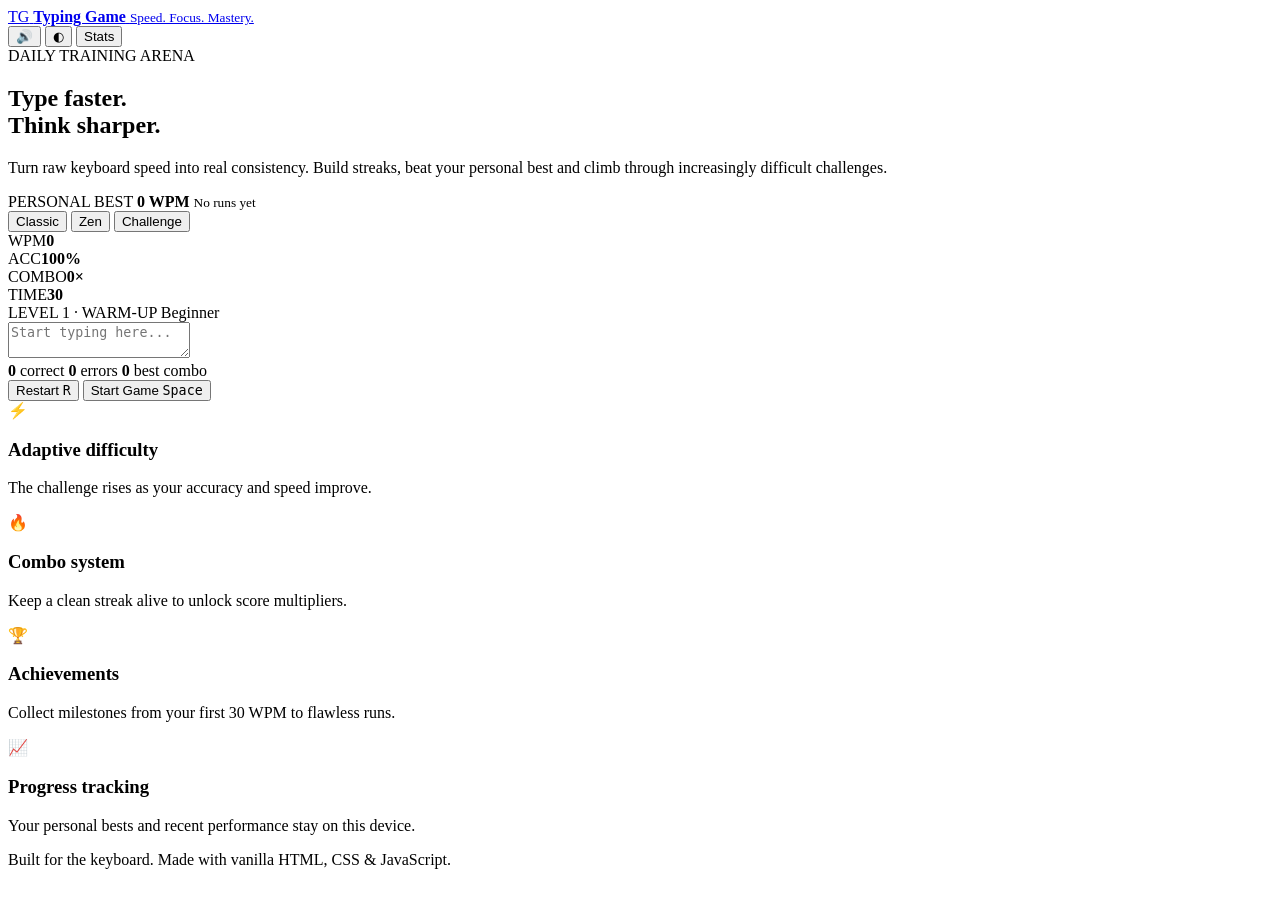
==== index.html @ c77a5db3 "Create Typing Game shell" ====
<!doctype html>
<html lang="en">
<head>
  <meta charset="UTF-8" />
  <meta name="viewport" content="width=device-width, initial-scale=1.0" />
  <meta name="theme-color" content="#0b1020" />
  <meta name="description" content="Typing Game — a fast, polished browser typing trainer with levels, combos, streaks, stats, achievements and local progress." />
  <title>Typing Game — Speed. Focus. Mastery.</title>
  <link rel="preconnect" href="https://fonts.googleapis.com">
  <link rel="preconnect" href="https://fonts.gstatic.com" crossorigin>
  <link href="https://fonts.googleapis.com/css2?family=Inter:wght@400;500;600;700;800&family=JetBrains+Mono:wght@500;600;700&display=swap" rel="stylesheet">
  <link rel="stylesheet" href="styles.css" />
</head>
<body>
  <div class="bg-grid" aria-hidden="true"></div>
  <header class="topbar">
    <a class="brand" href="#" aria-label="Typing Game home">
      <span class="brand-mark">TG</span>
      <span>
        <strong>Typing Game</strong>
        <small>Speed. Focus. Mastery.</small>
      </span>
    </a>
    <div class="top-actions">
      <button class="icon-btn" id="soundToggle" type="button" aria-label="Toggle sound">🔊</button>
      <button class="icon-btn" id="themeToggle" type="button" aria-label="Toggle theme">◐</button>
      <button class="ghost-btn" id="statsOpen" type="button">Stats</button>
    </div>
  </header>

  <main class="shell">
    <section class="hero">
      <div>
        <span class="eyebrow">DAILY TRAINING ARENA</span>
        <h1>Type faster.<br><span>Think sharper.</span></h1>
        <p>Turn raw keyboard speed into real consistency. Build streaks, beat your personal best and climb through increasingly difficult challenges.</p>
      </div>
      <div class="hero-best">
        <span>PERSONAL BEST</span>
        <strong id="heroBest">0 WPM</strong>
        <small id="heroBestMeta">No runs yet</small>
      </div>
    </section>

    <section class="game-card" id="gameCard">
      <div class="mode-row" role="tablist" aria-label="Game mode">
        <button class="mode-btn active" data-mode="classic" role="tab">Classic</button>
        <button class="mode-btn" data-mode="zen" role="tab">Zen</button>
        <button class="mode-btn" data-mode="challenge" role="tab">Challenge</button>
      </div>

      <div class="game-head">
        <div class="stat-block"><span>WPM</span><strong id="wpm">0</strong></div>
        <div class="stat-block"><span>ACC</span><strong id="accuracy">100%</strong></div>
        <div class="stat-block"><span>COMBO</span><strong id="combo">0×</strong></div>
        <div class="stat-block timer"><span id="timerLabel">TIME</span><strong id="timer">30</strong></div>
      </div>

      <div class="progress-track"><span id="progressBar"></span></div>

      <div class="prompt-wrap">
        <div class="prompt-meta">
          <span id="levelLabel">LEVEL 1 · WARM-UP</span>
          <span id="difficultyLabel">Beginner</span>
        </div>
        <div id="prompt" class="prompt" aria-live="polite"></div>
      </div>

      <label class="typing-shell" for="typingInput">
        <span class="typing-caret"></span>
        <textarea id="typingInput" rows="2" spellcheck="false" autocomplete="off" autocapitalize="off" autocorrect="off" placeholder="Start typing here..."></textarea>
      </label>

      <div class="game-footer">
        <div class="micro-stats">
          <span><b id="correctChars">0</b> correct</span>
          <span><b id="errors">0</b> errors</span>
          <span><b id="bestCombo">0</b> best combo</span>
        </div>
        <div class="controls">
          <button class="secondary-btn" id="restartBtn" type="button">Restart <kbd>R</kbd></button>
          <button class="primary-btn" id="startBtn" type="button">Start Game <kbd>Space</kbd></button>
        </div>
      </div>
    </section>

    <section class="feature-grid">
      <article class="feature-card accent-a"><span class="feature-icon">⚡</span><h3>Adaptive difficulty</h3><p>The challenge rises as your accuracy and speed improve.</p></article>
      <article class="feature-card accent-b"><span class="feature-icon">🔥</span><h3>Combo system</h3><p>Keep a clean streak alive to unlock score multipliers.</p></article>
      <article class="feature-card accent-c"><span class="feature-icon">🏆</span><h3>Achievements</h3><p>Collect milestones from your first 30 WPM to flawless runs.</p></article>
      <article class="feature-card accent-d"><span class="feature-icon">📈</span><h3>Progress tracking</h3><p>Your personal bests and recent performance stay on this device.</p></article>
    </section>
  </main>

  <dialog id="statsDialog" class="dialog">
    <div class="dialog-head"><div><span class="eyebrow">PLAYER PROFILE</span><h2>Your typing stats</h2></div><button class="icon-btn" id="statsClose" type="button">✕</button></div>
    <div class="stats-grid">
      <div><span>Best WPM</span><strong id="dialogBestWpm">0</strong></div>
      <div><span>Best Accuracy</span><strong id="dialogBestAcc">0%</strong></div>
      <div><span>Total Runs</span><strong id="dialogRuns">0</strong></div>
      <div><span>Total Characters</span><strong id="dialogChars">0</strong></div>
    </div>
    <div class="achievement-panel"><div class="panel-title"><span>Achievements</span><span id="achievementCount">0/8</span></div><div id="achievements" class="achievements"></div></div>
    <div class="dialog-actions"><button class="secondary-btn" id="resetStats" type="button">Reset Progress</button></div>
  </dialog>

  <div id="toast" class="toast" role="status" aria-live="polite"></div>
  <footer class="site-footer">Built for the keyboard. <span>Made with vanilla HTML, CSS & JavaScript.</span></footer>
  <script src="app.js" defer></script>
</body>
</html>
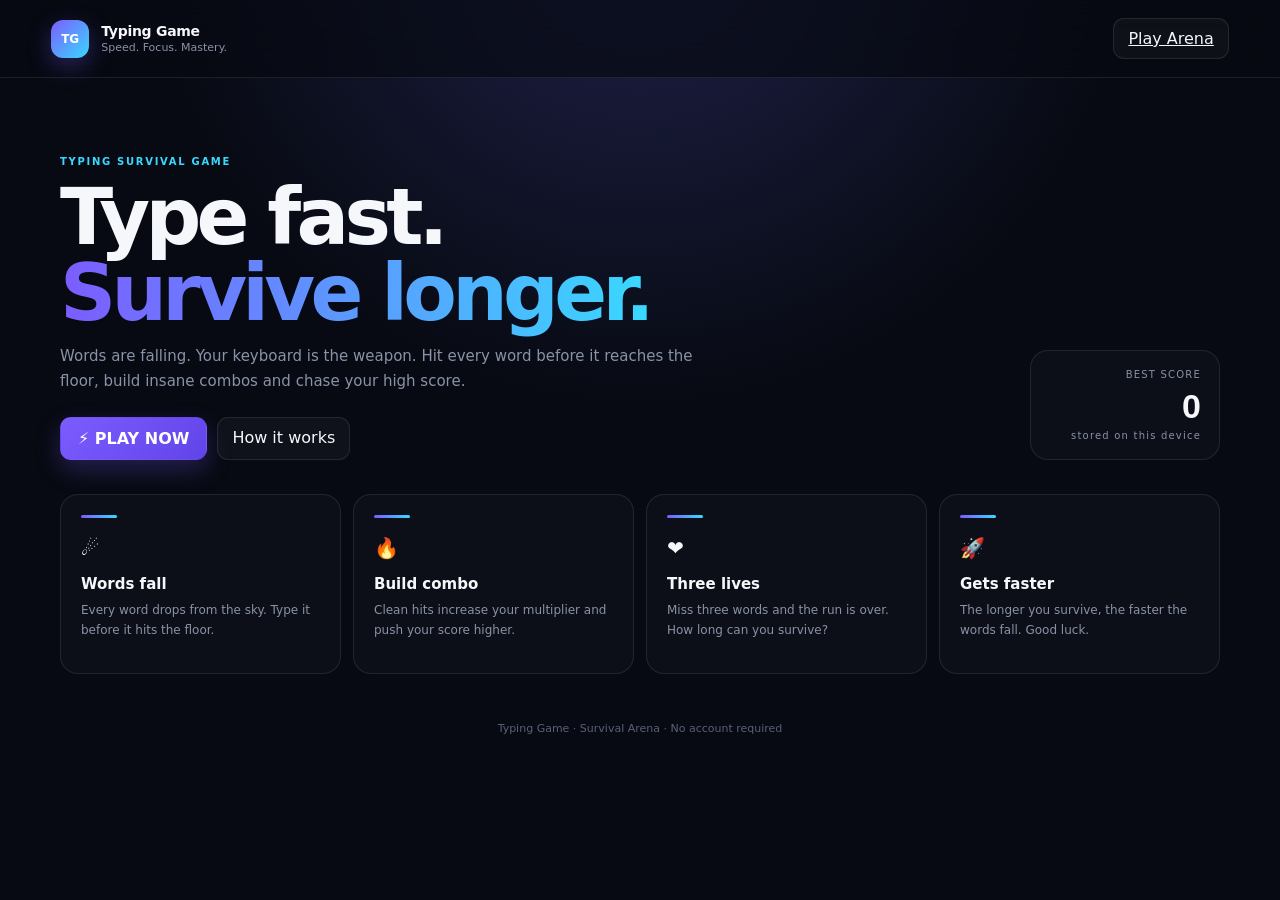
==== commit 9e4788a7: "Make arena the main playable game" ====
--- a/index.html
+++ b/index.html
@@ -1,111 +1 @@
-<!doctype html>
-<html lang="en">
-<head>
-  <meta charset="UTF-8" />
-  <meta name="viewport" content="width=device-width, initial-scale=1.0" />
-  <meta name="theme-color" content="#0b1020" />
-  <meta name="description" content="Typing Game — a fast, polished browser typing trainer with levels, combos, streaks, stats, achievements and local progress." />
-  <title>Typing Game — Speed. Focus. Mastery.</title>
-  <link rel="preconnect" href="https://fonts.googleapis.com">
-  <link rel="preconnect" href="https://fonts.gstatic.com" crossorigin>
-  <link href="https://fonts.googleapis.com/css2?family=Inter:wght@400;500;600;700;800&family=JetBrains+Mono:wght@500;600;700&display=swap" rel="stylesheet">
-  <link rel="stylesheet" href="styles.css" />
-</head>
-<body>
-  <div class="bg-grid" aria-hidden="true"></div>
-  <header class="topbar">
-    <a class="brand" href="#" aria-label="Typing Game home">
-      <span class="brand-mark">TG</span>
-      <span>
-        <strong>Typing Game</strong>
-        <small>Speed. Focus. Mastery.</small>
-      </span>
-    </a>
-    <div class="top-actions">
-      <button class="icon-btn" id="soundToggle" type="button" aria-label="Toggle sound">🔊</button>
-      <button class="icon-btn" id="themeToggle" type="button" aria-label="Toggle theme">◐</button>
-      <button class="ghost-btn" id="statsOpen" type="button">Stats</button>
-    </div>
-  </header>
-
-  <main class="shell">
-    <section class="hero">
-      <div>
-        <span class="eyebrow">DAILY TRAINING ARENA</span>
-        <h1>Type faster.<br><span>Think sharper.</span></h1>
-        <p>Turn raw keyboard speed into real consistency. Build streaks, beat your personal best and climb through increasingly difficult challenges.</p>
-      </div>
-      <div class="hero-best">
-        <span>PERSONAL BEST</span>
-        <strong id="heroBest">0 WPM</strong>
-        <small id="heroBestMeta">No runs yet</small>
-      </div>
-    </section>
-
-    <section class="game-card" id="gameCard">
-      <div class="mode-row" role="tablist" aria-label="Game mode">
-        <button class="mode-btn active" data-mode="classic" role="tab">Classic</button>
-        <button class="mode-btn" data-mode="zen" role="tab">Zen</button>
-        <button class="mode-btn" data-mode="challenge" role="tab">Challenge</button>
-      </div>
-
-      <div class="game-head">
-        <div class="stat-block"><span>WPM</span><strong id="wpm">0</strong></div>
-        <div class="stat-block"><span>ACC</span><strong id="accuracy">100%</strong></div>
-        <div class="stat-block"><span>COMBO</span><strong id="combo">0×</strong></div>
-        <div class="stat-block timer"><span id="timerLabel">TIME</span><strong id="timer">30</strong></div>
-      </div>
-
-      <div class="progress-track"><span id="progressBar"></span></div>
-
-      <div class="prompt-wrap">
-        <div class="prompt-meta">
-          <span id="levelLabel">LEVEL 1 · WARM-UP</span>
-          <span id="difficultyLabel">Beginner</span>
-        </div>
-        <div id="prompt" class="prompt" aria-live="polite"></div>
-      </div>
-
-      <label class="typing-shell" for="typingInput">
-        <span class="typing-caret"></span>
-        <textarea id="typingInput" rows="2" spellcheck="false" autocomplete="off" autocapitalize="off" autocorrect="off" placeholder="Start typing here..."></textarea>
-      </label>
-
-      <div class="game-footer">
-        <div class="micro-stats">
-          <span><b id="correctChars">0</b> correct</span>
-          <span><b id="errors">0</b> errors</span>
-          <span><b id="bestCombo">0</b> best combo</span>
-        </div>
-        <div class="controls">
-          <button class="secondary-btn" id="restartBtn" type="button">Restart <kbd>R</kbd></button>
-          <button class="primary-btn" id="startBtn" type="button">Start Game <kbd>Space</kbd></button>
-        </div>
-      </div>
-    </section>
-
-    <section class="feature-grid">
-      <article class="feature-card accent-a"><span class="feature-icon">⚡</span><h3>Adaptive difficulty</h3><p>The challenge rises as your accuracy and speed improve.</p></article>
-      <article class="feature-card accent-b"><span class="feature-icon">🔥</span><h3>Combo system</h3><p>Keep a clean streak alive to unlock score multipliers.</p></article>
-      <article class="feature-card accent-c"><span class="feature-icon">🏆</span><h3>Achievements</h3><p>Collect milestones from your first 30 WPM to flawless runs.</p></article>
-      <article class="feature-card accent-d"><span class="feature-icon">📈</span><h3>Progress tracking</h3><p>Your personal bests and recent performance stay on this device.</p></article>
-    </section>
-  </main>
-
-  <dialog id="statsDialog" class="dialog">
-    <div class="dialog-head"><div><span class="eyebrow">PLAYER PROFILE</span><h2>Your typing stats</h2></div><button class="icon-btn" id="statsClose" type="button">✕</button></div>
-    <div class="stats-grid">
-      <div><span>Best WPM</span><strong id="dialogBestWpm">0</strong></div>
-      <div><span>Best Accuracy</span><strong id="dialogBestAcc">0%</strong></div>
-      <div><span>Total Runs</span><strong id="dialogRuns">0</strong></div>
-      <div><span>Total Characters</span><strong id="dialogChars">0</strong></div>
-    </div>
-    <div class="achievement-panel"><div class="panel-title"><span>Achievements</span><span id="achievementCount">0/8</span></div><div id="achievements" class="achievements"></div></div>
-    <div class="dialog-actions"><button class="secondary-btn" id="resetStats" type="button">Reset Progress</button></div>
-  </dialog>
-
-  <div id="toast" class="toast" role="status" aria-live="polite"></div>
-  <footer class="site-footer">Built for the keyboard. <span>Made with vanilla HTML, CSS & JavaScript.</span></footer>
-  <script src="app.js" defer></script>
-</body>
-</html>
+<!doctype html><html lang="en"><head><meta charset="UTF-8"><meta name="viewport" content="width=device-width,initial-scale=1"><meta name="description" content="Typing Game — fast survival typing arena."><title>Typing Game — Survival Arena</title><link rel="stylesheet" href="styles.css"></head><body><header class="topbar"><a class="brand" href="game.html"><span class="brand-mark">TG</span><span><strong>Typing Game</strong><small>Speed. Focus. Mastery.</small></span></a><div class="top-actions"><a class="ghost-btn" href="game.html">Play Arena</a></div></header><main class="shell"><section class="hero"><div><span class="eyebrow">TYPING SURVIVAL GAME</span><h1>Type fast.<br><span>Survive longer.</span></h1><p>Words are falling. Your keyboard is the weapon. Hit every word before it reaches the floor, build insane combos and chase your high score.</p><div style="display:flex;gap:10px;margin-top:24px;flex-wrap:wrap"><a class="primary-btn" href="game.html" style="text-decoration:none;color:#fff">⚡ PLAY NOW</a><a class="secondary-btn" href="#how" style="text-decoration:none">How it works</a></div></div><div class="hero-best"><span>BEST SCORE</span><strong id="best">0</strong><small>stored on this device</small></div></section><section id="how" class="feature-grid"><article class="feature-card accent-a"><span class="feature-icon">☄️</span><h3>Words fall</h3><p>Every word drops from the sky. Type it before it hits the floor.</p></article><article class="feature-card accent-b"><span class="feature-icon">🔥</span><h3>Build combo</h3><p>Clean hits increase your multiplier and push your score higher.</p></article><article class="feature-card accent-c"><span class="feature-icon">❤️</span><h3>Three lives</h3><p>Miss three words and the run is over. How long can you survive?</p></article><article class="feature-card accent-d"><span class="feature-icon">🚀</span><h3>Gets faster</h3><p>The longer you survive, the faster the words fall. Good luck.</p></article></section></main><footer class="site-footer">Typing Game · Survival Arena · No account required</footer><script>document.getElementById('best').textContent=localStorage.getItem('tg-arena-best')||0;</script></body></html>
--- a/styles.css
+++ b/styles.css
@@ -0,0 +1,7 @@
+:root { --bg:#070a12; --panel:rgba(14,18,31,.86); --panel-2:#111728; --line:rgba(255,255,255,.09); --text:#f5f7fb; --muted:#8992a7; --muted-2:#596177; --accent:#7c5cff; --accent-2:#39d9ff; --good:#56e39f; --bad:#ff6b7d; --shadow:0 24px 70px rgba(0,0,0,.35); }
+:root.light { --bg:#eef1f7; --panel:rgba(255,255,255,.86); --panel-2:#fff; --line:rgba(20,28,48,.10); --text:#141a27; --muted:#667084; --muted-2:#98a1b2; --shadow:0 24px 70px rgba(35,47,80,.12); }
+*{box-sizing:border-box} html{scroll-behavior:smooth} body{margin:0;min-height:100vh;font-family:Inter,system-ui,sans-serif;color:var(--text);background:radial-gradient(circle at 50% -10%,#20224b 0,var(--bg) 42%)} button,textarea{font:inherit}button{cursor:pointer}.bg-grid{position:fixed;inset:0;pointer-events:none;opacity:.22;background-image:linear-gradient(rgba(255,255,255,.035) 1px,transparent 1px),linear-gradient(90deg,rgba(255,255,255,.035) 1px,transparent 1px);background-size:48px 48px;mask-image:linear-gradient(to bottom,black,transparent 86%)}
+.topbar{position:sticky;top:0;z-index:10;display:flex;align-items:center;justify-content:space-between;padding:18px clamp(18px,4vw,56px);background:rgba(7,10,18,.66);backdrop-filter:blur(18px);border-bottom:1px solid var(--line)}.brand{display:flex;gap:12px;align-items:center;color:var(--text);text-decoration:none}.brand-mark{display:grid;place-items:center;width:38px;height:38px;border-radius:12px;font-weight:800;font-size:12px;background:linear-gradient(135deg,var(--accent),var(--accent-2));color:#fff;box-shadow:0 8px 24px rgba(124,92,255,.32)}.brand strong{display:block;font-size:14px;letter-spacing:-.02em}.brand small{display:block;color:var(--muted);font-size:11px;margin-top:2px}.top-actions{display:flex;gap:8px;align-items:center}.icon-btn,.ghost-btn,.secondary-btn,.primary-btn{border:1px solid var(--line);color:var(--text);background:rgba(255,255,255,.035);border-radius:11px;transition:.18s ease}.icon-btn{width:38px;height:38px;display:grid;place-items:center;font-size:15px}.ghost-btn,.secondary-btn{padding:10px 14px}.primary-btn{padding:11px 17px;background:linear-gradient(135deg,var(--accent),#6144e8);border-color:transparent;font-weight:700;box-shadow:0 10px 24px rgba(124,92,255,.26)}button:hover{transform:translateY(-1px)}button:active{transform:translateY(0)}
+.shell{width:min(1160px,calc(100% - 32px));margin:0 auto;padding:72px 0 22px}.hero{display:flex;justify-content:space-between;gap:40px;align-items:flex-end;margin-bottom:34px}.eyebrow{display:inline-block;color:var(--accent-2);font-size:10px;font-weight:800;letter-spacing:.17em}.hero h1{margin:10px 0 12px;font-size:clamp(44px,7vw,78px);line-height:.98;letter-spacing:-.06em}.hero h1 span{color:transparent;background:linear-gradient(90deg,var(--accent),var(--accent-2));-webkit-background-clip:text;background-clip:text}.hero p{margin:0;max-width:640px;color:var(--muted);line-height:1.65;font-size:15px}.hero-best{min-width:190px;padding:18px;border:1px solid var(--line);background:rgba(255,255,255,.025);border-radius:18px;text-align:right}.hero-best span,.hero-best small{display:block;color:var(--muted);font-size:10px;letter-spacing:.12em}.hero-best strong{display:block;font:800 34px/1.1 Inter,sans-serif;margin:8px 0 5px}
+.game-card{border:1px solid var(--line);border-radius:24px;background:linear-gradient(180deg,var(--panel),rgba(10,13,23,.94));box-shadow:var(--shadow);overflow:hidden}.mode-row{display:flex;gap:5px;padding:10px;border-bottom:1px solid var(--line)}.mode-btn{flex:1;border:0;background:transparent;color:var(--muted);padding:11px 14px;border-radius:12px;font-weight:700}.mode-btn.active{color:var(--text);background:rgba(124,92,255,.13);box-shadow:inset 0 0 0 1px rgba(124,92,255,.24)}.game-head{display:grid;grid-template-columns:repeat(4,1fr);gap:1px;background:var(--line)}.stat-block{background:var(--panel-2);padding:18px 22px}.stat-block span{display:block;color:var(--muted);font-size:10px;font-weight:800;letter-spacing:.12em}.stat-block strong{display:block;margin-top:6px;font-size:28px;letter-spacing:-.04em}.timer strong{color:var(--accent-2)}.progress-track{height:4px;background:rgba(255,255,255,.04)}.progress-track span{display:block;width:0;height:100%;background:linear-gradient(90deg,var(--accent),var(--accent-2));transition:width .12s linear}.prompt-wrap{padding:30px 30px 14px}.prompt-meta{display:flex;justify-content:space-between;color:var(--muted);font-size:10px;font-weight:800;letter-spacing:.12em}.prompt{min-height:162px;margin-top:16px;padding:24px;border:1px solid var(--line);border-radius:18px;background:rgba(0,0,0,.12);color:#b8c0d0;font:600 clamp(20px,2.1vw,29px)/1.8 'JetBrains Mono',monospace;letter-spacing:-.02em;overflow:hidden}.prompt .correct{color:var(--text)}.prompt .current{background:rgba(124,92,255,.22);color:#fff;border-radius:3px;box-shadow:0 0 0 1px rgba(124,92,255,.3)}.prompt .wrong{color:var(--bad);text-decoration:underline;text-decoration-thickness:2px}.typing-shell{display:block;margin:0 30px 22px;border:1px solid var(--line);border-radius:18px;background:#090d17;transition:.2s ease}.typing-shell:focus-within{border-color:rgba(124,92,255,.65);box-shadow:0 0 0 4px rgba(124,92,255,.10)}.typing-shell textarea{display:block;width:100%;min-height:96px;resize:none;border:0;outline:0;padding:20px 22px;background:transparent;color:var(--text);font:600 17px/1.6 'JetBrains Mono',monospace}.typing-shell textarea::placeholder{color:var(--muted-2)}.game-footer{display:flex;align-items:center;justify-content:space-between;gap:16px;padding:0 30px 28px}.micro-stats{display:flex;gap:17px;flex-wrap:wrap;color:var(--muted);font-size:12px}.micro-stats b{color:var(--text)}.controls{display:flex;gap:9px}kbd{margin-left:6px;padding:2px 6px;border-radius:6px;border:1px solid var(--line);color:var(--muted);font-size:10px;background:rgba(255,255,255,.04)}.feature-grid{display:grid;grid-template-columns:repeat(4,1fr);gap:12px;margin-top:14px}.feature-card{min-height:180px;padding:20px;border:1px solid var(--line);border-radius:18px;background:rgba(255,255,255,.025)}.feature-card::before{content:"";display:block;width:36px;height:3px;border-radius:999px;background:linear-gradient(90deg,var(--accent),var(--accent-2));margin-bottom:18px}.feature-icon{font-size:20px}.feature-card h3{margin:15px 0 8px;font-size:15px}.feature-card p{margin:0;color:var(--muted);font-size:12px;line-height:1.6}.dialog{width:min(680px,calc(100% - 32px));padding:0;border:1px solid var(--line);border-radius:22px;background:var(--panel-2);color:var(--text);box-shadow:0 35px 100px rgba(0,0,0,.55)}.dialog::backdrop{background:rgba(0,0,0,.58);backdrop-filter:blur(8px)}.dialog-head{display:flex;justify-content:space-between;gap:18px;padding:24px;border-bottom:1px solid var(--line)}.dialog h2{margin:7px 0 0;letter-spacing:-.04em}.stats-grid{display:grid;grid-template-columns:repeat(4,1fr);gap:1px;background:var(--line)}.stats-grid>div{padding:20px;background:var(--panel-2)}.stats-grid span{color:var(--muted);font-size:10px;text-transform:uppercase;letter-spacing:.1em}.stats-grid strong{display:block;margin-top:7px;font-size:24px}.achievement-panel{padding:24px}.panel-title{display:flex;justify-content:space-between;color:var(--muted);font-size:12px;margin-bottom:12px}.achievements{display:grid;grid-template-columns:1fr 1fr;gap:10px}.achievement{display:flex;gap:12px;align-items:center;padding:13px;border:1px solid var(--line);border-radius:14px;background:rgba(255,255,255,.025);opacity:.5}.achievement.unlocked{opacity:1;border-color:rgba(86,227,159,.32)}.achievement-icon{font-size:20px;width:32px;text-align:center}.achievement strong{display:block;font-size:12px}.achievement small{color:var(--muted);font-size:10px}.dialog-actions{display:flex;justify-content:flex-end;padding:0 24px 24px}.toast{position:fixed;left:50%;bottom:22px;transform:translate(-50%,20px);padding:11px 15px;border:1px solid var(--line);border-radius:999px;background:#131a2b;color:var(--text);font-size:12px;font-weight:700;opacity:0;pointer-events:none;transition:.24s;z-index:30}.toast.show{opacity:1;transform:translate(-50%,0)}.site-footer{padding:26px 16px 34px;text-align:center;color:var(--muted-2);font-size:11px}.site-footer span{color:var(--muted)}.shake{animation:shake .25s linear}@keyframes shake{25%{transform:translateX(-3px)}50%{transform:translateX(3px)}75%{transform:translateX(-2px)}}.pulse{animation:pulse .28s ease}@keyframes pulse{50%{transform:scale(1.015)}}
+@media (max-width:900px){.feature-grid{grid-template-columns:1fr 1fr}.hero{align-items:flex-start;flex-direction:column}.hero-best{width:100%;text-align:left}.game-footer{align-items:flex-start;flex-direction:column}.controls{width:100%}.controls button{flex:1}}@media (max-width:620px){.shell{width:min(100% - 18px,1160px);padding-top:42px}.topbar{padding:14px 12px}.ghost-btn{display:none}.hero h1{font-size:46px}.game-head{grid-template-columns:1fr 1fr}.prompt-wrap{padding:22px 16px 10px}.prompt{padding:18px;min-height:180px;font-size:17px;line-height:1.9}.typing-shell{margin:0 16px 18px}.game-footer{padding:0 16px 18px}.feature-grid{grid-template-columns:1fr}.achievements{grid-template-columns:1fr}.stats-grid{grid-template-columns:1fr 1fr}}
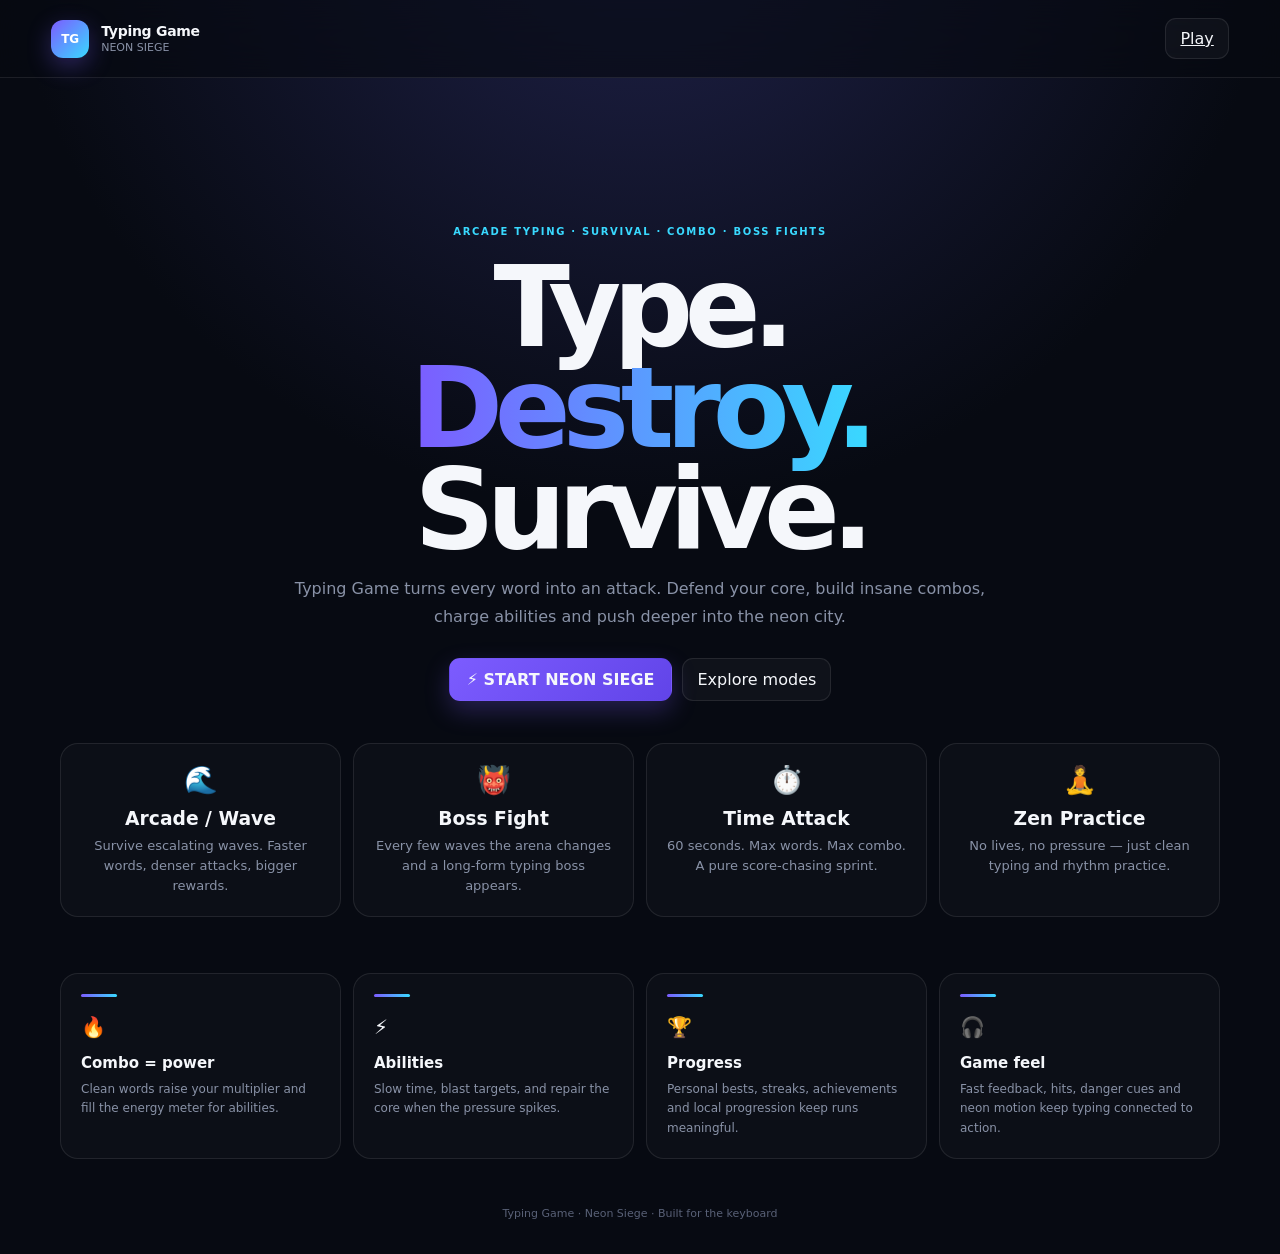
==== commit c6301eda: "Rebuild Typing Game home around research spec" ====
--- a/index.html
+++ b/index.html
@@ -1 +1,45 @@
-<!doctype html><html lang="en"><head><meta charset="UTF-8"><meta name="viewport" content="width=device-width,initial-scale=1"><meta name="description" content="Typing Game — fast survival typing arena."><title>Typing Game — Survival Arena</title><link rel="stylesheet" href="styles.css"></head><body><header class="topbar"><a class="brand" href="game.html"><span class="brand-mark">TG</span><span><strong>Typing Game</strong><small>Speed. Focus. Mastery.</small></span></a><div class="top-actions"><a class="ghost-btn" href="game.html">Play Arena</a></div></header><main class="shell"><section class="hero"><div><span class="eyebrow">TYPING SURVIVAL GAME</span><h1>Type fast.<br><span>Survive longer.</span></h1><p>Words are falling. Your keyboard is the weapon. Hit every word before it reaches the floor, build insane combos and chase your high score.</p><div style="display:flex;gap:10px;margin-top:24px;flex-wrap:wrap"><a class="primary-btn" href="game.html" style="text-decoration:none;color:#fff">⚡ PLAY NOW</a><a class="secondary-btn" href="#how" style="text-decoration:none">How it works</a></div></div><div class="hero-best"><span>BEST SCORE</span><strong id="best">0</strong><small>stored on this device</small></div></section><section id="how" class="feature-grid"><article class="feature-card accent-a"><span class="feature-icon">☄️</span><h3>Words fall</h3><p>Every word drops from the sky. Type it before it hits the floor.</p></article><article class="feature-card accent-b"><span class="feature-icon">🔥</span><h3>Build combo</h3><p>Clean hits increase your multiplier and push your score higher.</p></article><article class="feature-card accent-c"><span class="feature-icon">❤️</span><h3>Three lives</h3><p>Miss three words and the run is over. How long can you survive?</p></article><article class="feature-card accent-d"><span class="feature-icon">🚀</span><h3>Gets faster</h3><p>The longer you survive, the faster the words fall. Good luck.</p></article></section></main><footer class="site-footer">Typing Game · Survival Arena · No account required</footer><script>document.getElementById('best').textContent=localStorage.getItem('tg-arena-best')||0;</script></body></html>+<!doctype html>
+<html lang="en">
+<head>
+  <meta charset="utf-8" />
+  <meta name="viewport" content="width=device-width,initial-scale=1" />
+  <meta name="theme-color" content="#050711" />
+  <meta name="description" content="Typing Game — Neon Siege, an arcade typing survival experience." />
+  <title>Typing Game — Neon Siege</title>
+  <link rel="stylesheet" href="styles.css" />
+  <style>
+    .home-hero{padding:70px 0 38px;text-align:center}.home-hero .eyebrow{display:inline-block}.home-hero h1{font-size:clamp(52px,10vw,112px);letter-spacing:-.075em;line-height:.9;margin:18px 0 16px}.home-hero h1 span{color:transparent;background:linear-gradient(90deg,var(--accent),var(--accent-2));-webkit-background-clip:text;background-clip:text}.home-hero p{max-width:700px;margin:0 auto;color:var(--muted);line-height:1.7}.home-actions{display:flex;justify-content:center;gap:10px;flex-wrap:wrap;margin-top:28px}.home-actions a{display:inline-flex;align-items:center;gap:8px;text-decoration:none}.mode-grid{display:grid;grid-template-columns:repeat(4,1fr);gap:12px;margin-top:42px}.mode-card{padding:20px;border:1px solid var(--line);border-radius:18px;background:rgba(255,255,255,.025);transition:transform .2s,border-color .2s,background .2s}.mode-card:hover{transform:translateY(-3px);border-color:rgba(124,92,255,.35);background:rgba(255,255,255,.045)}.mode-card .icon{font-size:27px}.mode-card h3{margin:12px 0 7px}.mode-card p{margin:0;color:var(--muted);font-size:13px;line-height:1.55}.feature-grid{margin-top:18px}@media(max-width:850px){.mode-grid{grid-template-columns:repeat(2,1fr)}}@media(max-width:520px){.mode-grid{grid-template-columns:1fr}.home-hero{padding-top:44px}}
+  </style>
+</head>
+<body>
+<header class="topbar">
+  <a class="brand" href="index.html"><span class="brand-mark">TG</span><span><strong>Typing Game</strong><small>NEON SIEGE</small></span></a>
+  <div class="top-actions"><a class="ghost-btn" href="game.html">Play</a></div>
+</header>
+<main class="shell">
+  <section class="home-hero">
+    <span class="eyebrow">ARCADE TYPING · SURVIVAL · COMBO · BOSS FIGHTS</span>
+    <h1>Type.<br><span>Destroy.</span><br>Survive.</h1>
+    <p>Typing Game turns every word into an attack. Defend your core, build insane combos, charge abilities and push deeper into the neon city.</p>
+    <div class="home-actions">
+      <a class="primary-btn" href="game.html">⚡ START NEON SIEGE</a>
+      <a class="secondary-btn" href="#modes">Explore modes</a>
+    </div>
+    <div class="mode-grid" id="modes">
+      <article class="mode-card"><div class="icon">🌊</div><h3>Arcade / Wave</h3><p>Survive escalating waves. Faster words, denser attacks, bigger rewards.</p></article>
+      <article class="mode-card"><div class="icon">👹</div><h3>Boss Fight</h3><p>Every few waves the arena changes and a long-form typing boss appears.</p></article>
+      <article class="mode-card"><div class="icon">⏱️</div><h3>Time Attack</h3><p>60 seconds. Max words. Max combo. A pure score-chasing sprint.</p></article>
+      <article class="mode-card"><div class="icon">🧘</div><h3>Zen Practice</h3><p>No lives, no pressure — just clean typing and rhythm practice.</p></article>
+    </div>
+  </section>
+  <section class="feature-grid">
+    <article class="feature-card accent-a"><span class="feature-icon">🔥</span><h3>Combo = power</h3><p>Clean words raise your multiplier and fill the energy meter for abilities.</p></article>
+    <article class="feature-card accent-b"><span class="feature-icon">⚡</span><h3>Abilities</h3><p>Slow time, blast targets, and repair the core when the pressure spikes.</p></article>
+    <article class="feature-card accent-c"><span class="feature-icon">🏆</span><h3>Progress</h3><p>Personal bests, streaks, achievements and local progression keep runs meaningful.</p></article>
+    <article class="feature-card accent-d"><span class="feature-icon">🎧</span><h3>Game feel</h3><p>Fast feedback, hits, danger cues and neon motion keep typing connected to action.</p></article>
+  </section>
+</main>
+<footer class="site-footer">Typing Game · Neon Siege · Built for the keyboard</footer>
+<script>document.title='Typing Game — Neon Siege';</script>
+</body>
+</html>
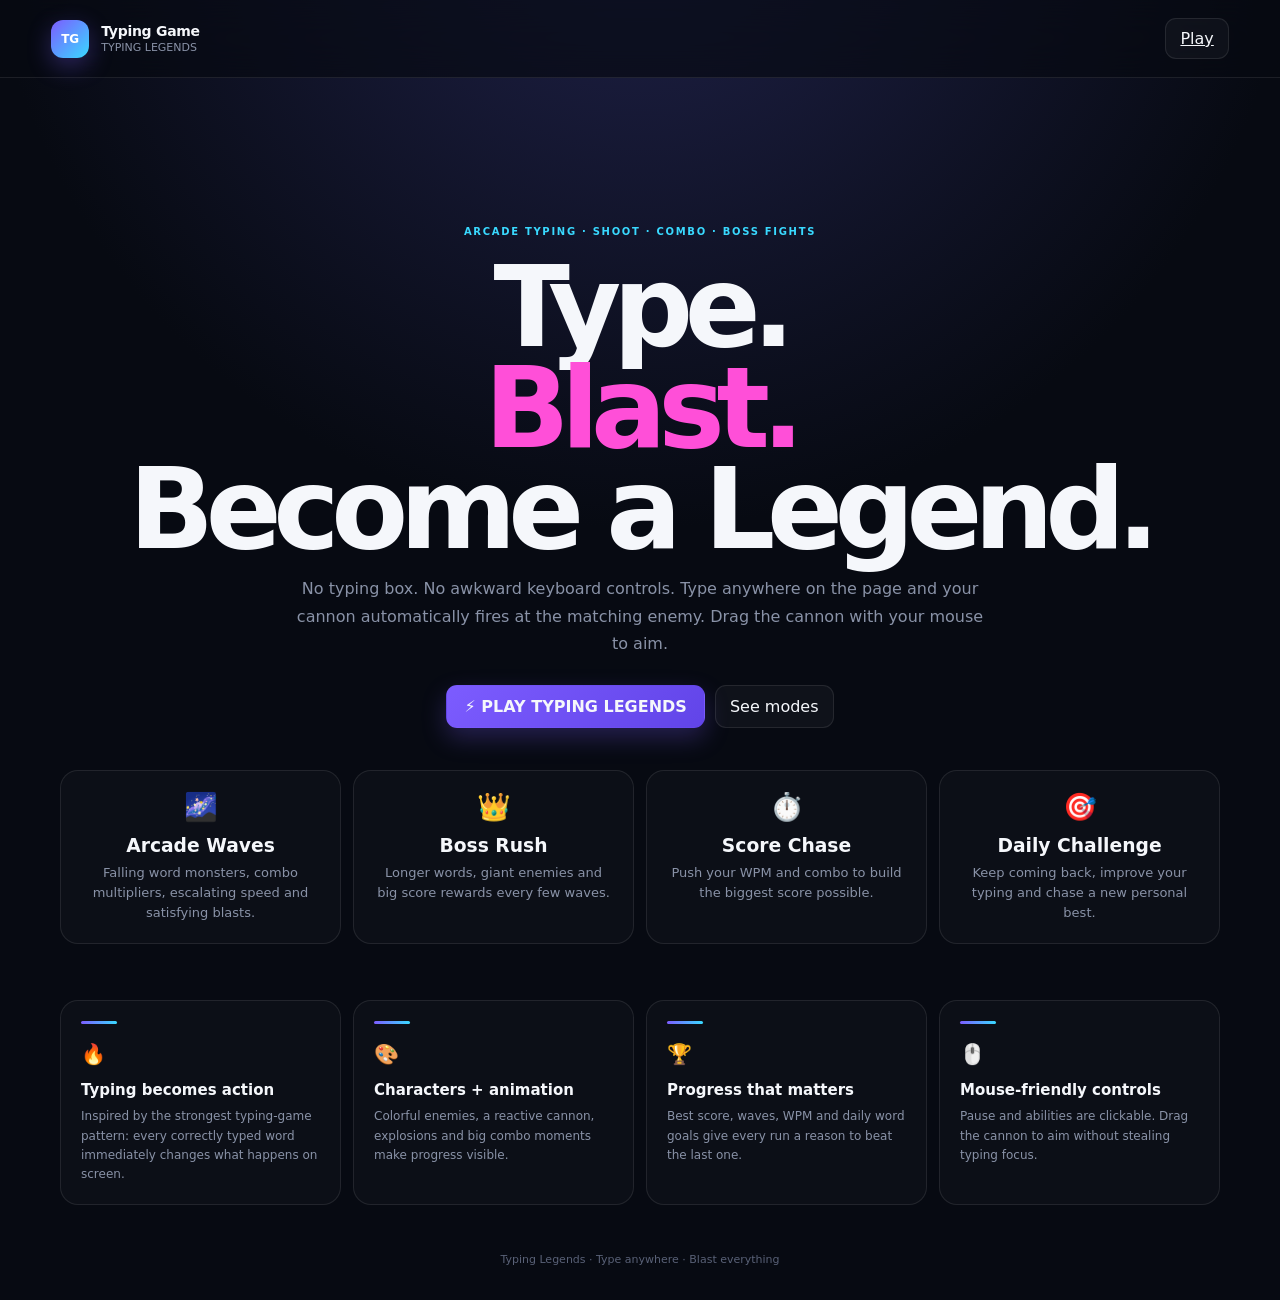
==== commit ff9a08c1: "Make Typing Legends the main playable experience" ====
--- a/index.html
+++ b/index.html
@@ -1,45 +1 @@
-<!doctype html>
-<html lang="en">
-<head>
-  <meta charset="utf-8" />
-  <meta name="viewport" content="width=device-width,initial-scale=1" />
-  <meta name="theme-color" content="#050711" />
-  <meta name="description" content="Typing Game — Neon Siege, an arcade typing survival experience." />
-  <title>Typing Game — Neon Siege</title>
-  <link rel="stylesheet" href="styles.css" />
-  <style>
-    .home-hero{padding:70px 0 38px;text-align:center}.home-hero .eyebrow{display:inline-block}.home-hero h1{font-size:clamp(52px,10vw,112px);letter-spacing:-.075em;line-height:.9;margin:18px 0 16px}.home-hero h1 span{color:transparent;background:linear-gradient(90deg,var(--accent),var(--accent-2));-webkit-background-clip:text;background-clip:text}.home-hero p{max-width:700px;margin:0 auto;color:var(--muted);line-height:1.7}.home-actions{display:flex;justify-content:center;gap:10px;flex-wrap:wrap;margin-top:28px}.home-actions a{display:inline-flex;align-items:center;gap:8px;text-decoration:none}.mode-grid{display:grid;grid-template-columns:repeat(4,1fr);gap:12px;margin-top:42px}.mode-card{padding:20px;border:1px solid var(--line);border-radius:18px;background:rgba(255,255,255,.025);transition:transform .2s,border-color .2s,background .2s}.mode-card:hover{transform:translateY(-3px);border-color:rgba(124,92,255,.35);background:rgba(255,255,255,.045)}.mode-card .icon{font-size:27px}.mode-card h3{margin:12px 0 7px}.mode-card p{margin:0;color:var(--muted);font-size:13px;line-height:1.55}.feature-grid{margin-top:18px}@media(max-width:850px){.mode-grid{grid-template-columns:repeat(2,1fr)}}@media(max-width:520px){.mode-grid{grid-template-columns:1fr}.home-hero{padding-top:44px}}
-  </style>
-</head>
-<body>
-<header class="topbar">
-  <a class="brand" href="index.html"><span class="brand-mark">TG</span><span><strong>Typing Game</strong><small>NEON SIEGE</small></span></a>
-  <div class="top-actions"><a class="ghost-btn" href="game.html">Play</a></div>
-</header>
-<main class="shell">
-  <section class="home-hero">
-    <span class="eyebrow">ARCADE TYPING · SURVIVAL · COMBO · BOSS FIGHTS</span>
-    <h1>Type.<br><span>Destroy.</span><br>Survive.</h1>
-    <p>Typing Game turns every word into an attack. Defend your core, build insane combos, charge abilities and push deeper into the neon city.</p>
-    <div class="home-actions">
-      <a class="primary-btn" href="game.html">⚡ START NEON SIEGE</a>
-      <a class="secondary-btn" href="#modes">Explore modes</a>
-    </div>
-    <div class="mode-grid" id="modes">
-      <article class="mode-card"><div class="icon">🌊</div><h3>Arcade / Wave</h3><p>Survive escalating waves. Faster words, denser attacks, bigger rewards.</p></article>
-      <article class="mode-card"><div class="icon">👹</div><h3>Boss Fight</h3><p>Every few waves the arena changes and a long-form typing boss appears.</p></article>
-      <article class="mode-card"><div class="icon">⏱️</div><h3>Time Attack</h3><p>60 seconds. Max words. Max combo. A pure score-chasing sprint.</p></article>
-      <article class="mode-card"><div class="icon">🧘</div><h3>Zen Practice</h3><p>No lives, no pressure — just clean typing and rhythm practice.</p></article>
-    </div>
-  </section>
-  <section class="feature-grid">
-    <article class="feature-card accent-a"><span class="feature-icon">🔥</span><h3>Combo = power</h3><p>Clean words raise your multiplier and fill the energy meter for abilities.</p></article>
-    <article class="feature-card accent-b"><span class="feature-icon">⚡</span><h3>Abilities</h3><p>Slow time, blast targets, and repair the core when the pressure spikes.</p></article>
-    <article class="feature-card accent-c"><span class="feature-icon">🏆</span><h3>Progress</h3><p>Personal bests, streaks, achievements and local progression keep runs meaningful.</p></article>
-    <article class="feature-card accent-d"><span class="feature-icon">🎧</span><h3>Game feel</h3><p>Fast feedback, hits, danger cues and neon motion keep typing connected to action.</p></article>
-  </section>
-</main>
-<footer class="site-footer">Typing Game · Neon Siege · Built for the keyboard</footer>
-<script>document.title='Typing Game — Neon Siege';</script>
-</body>
-</html>
+<!doctype html><html lang="en"><head><meta charset="utf-8"><meta name="viewport" content="width=device-width,initial-scale=1"><meta name="theme-color" content="#160a35"><meta name="description" content="Typing Legends — a colorful arcade typing game where you type anywhere to shoot enemies."><link rel="manifest" href="manifest.webmanifest"><title>Typing Legends — Arcade Typing Game</title><link rel="stylesheet" href="styles.css"><style>.home-hero{padding:70px 0 38px;text-align:center}.home-hero h1{font-size:clamp(52px,10vw,112px);letter-spacing:-.075em;line-height:.9;margin:18px 0 16px}.home-hero h1 span{color:#ff4fd8}.home-hero p{max-width:700px;margin:0 auto;color:var(--muted);line-height:1.7}.home-actions{display:flex;justify-content:center;gap:10px;flex-wrap:wrap;margin-top:28px}.home-actions a{display:inline-flex;align-items:center;gap:8px;text-decoration:none}.mode-grid{display:grid;grid-template-columns:repeat(4,1fr);gap:12px;margin-top:42px}.mode-card{padding:20px;border:1px solid var(--line);border-radius:18px;background:rgba(255,255,255,.025);transition:transform .2s,border-color .2s}.mode-card:hover{transform:translateY(-3px);border-color:rgba(124,92,255,.35)}.mode-card .icon{font-size:27px}.mode-card h3{margin:12px 0 7px}.mode-card p{margin:0;color:var(--muted);font-size:13px;line-height:1.55}.feature-grid{margin-top:18px}@media(max-width:850px){.mode-grid{grid-template-columns:repeat(2,1fr)}}@media(max-width:520px){.mode-grid{grid-template-columns:1fr}.home-hero{padding-top:44px}}</style></head><body><header class="topbar"><a class="brand" href="index.html"><span class="brand-mark">TG</span><span><strong>Typing Game</strong><small>TYPING LEGENDS</small></span></a><div class="top-actions"><a class="ghost-btn" href="typing-legends.html">Play</a></div></header><main class="shell"><section class="home-hero"><span class="eyebrow">ARCADE TYPING · SHOOT · COMBO · BOSS FIGHTS</span><h1>Type.<br><span>Blast.</span><br>Become a Legend.</h1><p>No typing box. No awkward keyboard controls. Type anywhere on the page and your cannon automatically fires at the matching enemy. Drag the cannon with your mouse to aim.</p><div class="home-actions"><a class="primary-btn" href="typing-legends.html">⚡ PLAY TYPING LEGENDS</a><a class="secondary-btn" href="#modes">See modes</a></div><div class="mode-grid" id="modes"><article class="mode-card"><div class="icon">🌌</div><h3>Arcade Waves</h3><p>Falling word monsters, combo multipliers, escalating speed and satisfying blasts.</p></article><article class="mode-card"><div class="icon">👑</div><h3>Boss Rush</h3><p>Longer words, giant enemies and big score rewards every few waves.</p></article><article class="mode-card"><div class="icon">⏱️</div><h3>Score Chase</h3><p>Push your WPM and combo to build the biggest score possible.</p></article><article class="mode-card"><div class="icon">🎯</div><h3>Daily Challenge</h3><p>Keep coming back, improve your typing and chase a new personal best.</p></article></div></section><section class="feature-grid"><article class="feature-card accent-a"><span class="feature-icon">🔥</span><h3>Typing becomes action</h3><p>Inspired by the strongest typing-game pattern: every correctly typed word immediately changes what happens on screen.</p></article><article class="feature-card accent-b"><span class="feature-icon">🎨</span><h3>Characters + animation</h3><p>Colorful enemies, a reactive cannon, explosions and big combo moments make progress visible.</p></article><article class="feature-card accent-c"><span class="feature-icon">🏆</span><h3>Progress that matters</h3><p>Best score, waves, WPM and daily word goals give every run a reason to beat the last one.</p></article><article class="feature-card accent-d"><span class="feature-icon">🖱️</span><h3>Mouse-friendly controls</h3><p>Pause and abilities are clickable. Drag the cannon to aim without stealing typing focus.</p></article></section></main><footer class="site-footer">Typing Legends · Type anywhere · Blast everything</footer><script>if('serviceWorker'in navigator){navigator.serviceWorker.register('./sw.js').catch(()=>{})}</script></body></html>
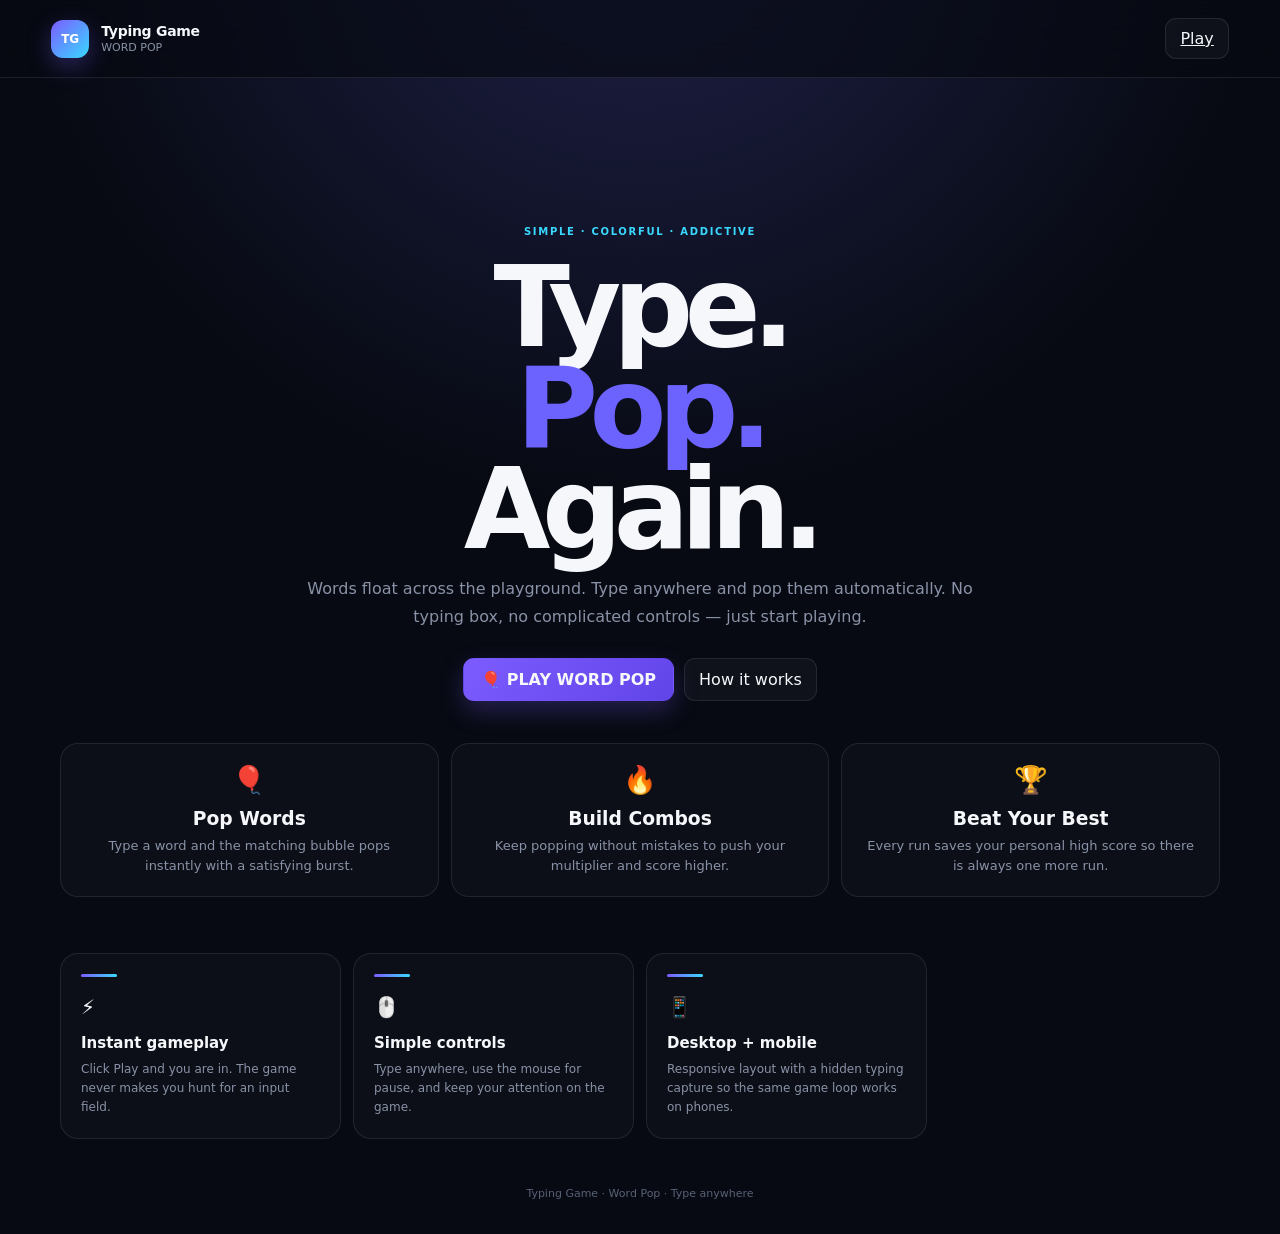
==== commit d5f5cb83: "Make Word Pop the main game" ====
--- a/index.html
+++ b/index.html
@@ -1 +1 @@
-<!doctype html><html lang="en"><head><meta charset="utf-8"><meta name="viewport" content="width=device-width,initial-scale=1"><meta name="theme-color" content="#160a35"><meta name="description" content="Typing Legends — a colorful arcade typing game where you type anywhere to shoot enemies."><link rel="manifest" href="manifest.webmanifest"><title>Typing Legends — Arcade Typing Game</title><link rel="stylesheet" href="styles.css"><style>.home-hero{padding:70px 0 38px;text-align:center}.home-hero h1{font-size:clamp(52px,10vw,112px);letter-spacing:-.075em;line-height:.9;margin:18px 0 16px}.home-hero h1 span{color:#ff4fd8}.home-hero p{max-width:700px;margin:0 auto;color:var(--muted);line-height:1.7}.home-actions{display:flex;justify-content:center;gap:10px;flex-wrap:wrap;margin-top:28px}.home-actions a{display:inline-flex;align-items:center;gap:8px;text-decoration:none}.mode-grid{display:grid;grid-template-columns:repeat(4,1fr);gap:12px;margin-top:42px}.mode-card{padding:20px;border:1px solid var(--line);border-radius:18px;background:rgba(255,255,255,.025);transition:transform .2s,border-color .2s}.mode-card:hover{transform:translateY(-3px);border-color:rgba(124,92,255,.35)}.mode-card .icon{font-size:27px}.mode-card h3{margin:12px 0 7px}.mode-card p{margin:0;color:var(--muted);font-size:13px;line-height:1.55}.feature-grid{margin-top:18px}@media(max-width:850px){.mode-grid{grid-template-columns:repeat(2,1fr)}}@media(max-width:520px){.mode-grid{grid-template-columns:1fr}.home-hero{padding-top:44px}}</style></head><body><header class="topbar"><a class="brand" href="index.html"><span class="brand-mark">TG</span><span><strong>Typing Game</strong><small>TYPING LEGENDS</small></span></a><div class="top-actions"><a class="ghost-btn" href="typing-legends.html">Play</a></div></header><main class="shell"><section class="home-hero"><span class="eyebrow">ARCADE TYPING · SHOOT · COMBO · BOSS FIGHTS</span><h1>Type.<br><span>Blast.</span><br>Become a Legend.</h1><p>No typing box. No awkward keyboard controls. Type anywhere on the page and your cannon automatically fires at the matching enemy. Drag the cannon with your mouse to aim.</p><div class="home-actions"><a class="primary-btn" href="typing-legends.html">⚡ PLAY TYPING LEGENDS</a><a class="secondary-btn" href="#modes">See modes</a></div><div class="mode-grid" id="modes"><article class="mode-card"><div class="icon">🌌</div><h3>Arcade Waves</h3><p>Falling word monsters, combo multipliers, escalating speed and satisfying blasts.</p></article><article class="mode-card"><div class="icon">👑</div><h3>Boss Rush</h3><p>Longer words, giant enemies and big score rewards every few waves.</p></article><article class="mode-card"><div class="icon">⏱️</div><h3>Score Chase</h3><p>Push your WPM and combo to build the biggest score possible.</p></article><article class="mode-card"><div class="icon">🎯</div><h3>Daily Challenge</h3><p>Keep coming back, improve your typing and chase a new personal best.</p></article></div></section><section class="feature-grid"><article class="feature-card accent-a"><span class="feature-icon">🔥</span><h3>Typing becomes action</h3><p>Inspired by the strongest typing-game pattern: every correctly typed word immediately changes what happens on screen.</p></article><article class="feature-card accent-b"><span class="feature-icon">🎨</span><h3>Characters + animation</h3><p>Colorful enemies, a reactive cannon, explosions and big combo moments make progress visible.</p></article><article class="feature-card accent-c"><span class="feature-icon">🏆</span><h3>Progress that matters</h3><p>Best score, waves, WPM and daily word goals give every run a reason to beat the last one.</p></article><article class="feature-card accent-d"><span class="feature-icon">🖱️</span><h3>Mouse-friendly controls</h3><p>Pause and abilities are clickable. Drag the cannon to aim without stealing typing focus.</p></article></section></main><footer class="site-footer">Typing Legends · Type anywhere · Blast everything</footer><script>if('serviceWorker'in navigator){navigator.serviceWorker.register('./sw.js').catch(()=>{})}</script></body></html>+<!doctype html><html lang="en"><head><meta charset="utf-8"><meta name="viewport" content="width=device-width,initial-scale=1"><meta name="theme-color" content="#6c63ff"><meta name="description" content="Typing Game — Word Pop, a simple colorful arcade typing game."><title>Typing Game — Word Pop</title><link rel="stylesheet" href="styles.css"><style>.home-hero{padding:70px 0 38px;text-align:center}.home-hero h1{font-size:clamp(52px,10vw,112px);letter-spacing:-.075em;line-height:.9;margin:18px 0 16px}.home-hero h1 span{color:#6c63ff}.home-hero p{max-width:700px;margin:0 auto;color:var(--muted);line-height:1.7}.home-actions{display:flex;justify-content:center;gap:10px;flex-wrap:wrap;margin-top:28px}.home-actions a{display:inline-flex;align-items:center;gap:8px;text-decoration:none}.mode-grid{display:grid;grid-template-columns:repeat(3,1fr);gap:12px;margin-top:42px}.mode-card{padding:20px;border:1px solid var(--line);border-radius:18px;background:rgba(255,255,255,.025);transition:transform .2s,border-color .2s}.mode-card:hover{transform:translateY(-3px);border-color:rgba(108,99,255,.35)}.mode-card .icon{font-size:27px}.mode-card h3{margin:12px 0 7px}.mode-card p{margin:0;color:var(--muted);font-size:13px;line-height:1.55}.feature-grid{margin-top:18px}@media(max-width:700px){.mode-grid{grid-template-columns:1fr 1fr}}@media(max-width:520px){.mode-grid{grid-template-columns:1fr}.home-hero{padding-top:44px}}</style></head><body><header class="topbar"><a class="brand" href="index.html"><span class="brand-mark">TG</span><span><strong>Typing Game</strong><small>WORD POP</small></span></a><div class="top-actions"><a class="ghost-btn" href="play.html">Play</a></div></header><main class="shell"><section class="home-hero"><span class="eyebrow">SIMPLE · COLORFUL · ADDICTIVE</span><h1>Type.<br><span>Pop.</span><br>Again.</h1><p>Words float across the playground. Type anywhere and pop them automatically. No typing box, no complicated controls — just start playing.</p><div class="home-actions"><a class="primary-btn" href="play.html">🎈 PLAY WORD POP</a><a class="secondary-btn" href="#modes">How it works</a></div><div class="mode-grid" id="modes"><article class="mode-card"><div class="icon">🎈</div><h3>Pop Words</h3><p>Type a word and the matching bubble pops instantly with a satisfying burst.</p></article><article class="mode-card"><div class="icon">🔥</div><h3>Build Combos</h3><p>Keep popping without mistakes to push your multiplier and score higher.</p></article><article class="mode-card"><div class="icon">🏆</div><h3>Beat Your Best</h3><p>Every run saves your personal high score so there is always one more run.</p></article></div></section><section class="feature-grid"><article class="feature-card accent-a"><span class="feature-icon">⚡</span><h3>Instant gameplay</h3><p>Click Play and you are in. The game never makes you hunt for an input field.</p></article><article class="feature-card accent-b"><span class="feature-icon">🖱️</span><h3>Simple controls</h3><p>Type anywhere, use the mouse for pause, and keep your attention on the game.</p></article><article class="feature-card accent-c"><span class="feature-icon">📱</span><h3>Desktop + mobile</h3><p>Responsive layout with a hidden typing capture so the same game loop works on phones.</p></article></section></main><footer class="site-footer">Typing Game · Word Pop · Type anywhere</footer><script>if('serviceWorker'in navigator){navigator.serviceWorker.register('./sw.js').catch(()=>{})}</script></body></html>
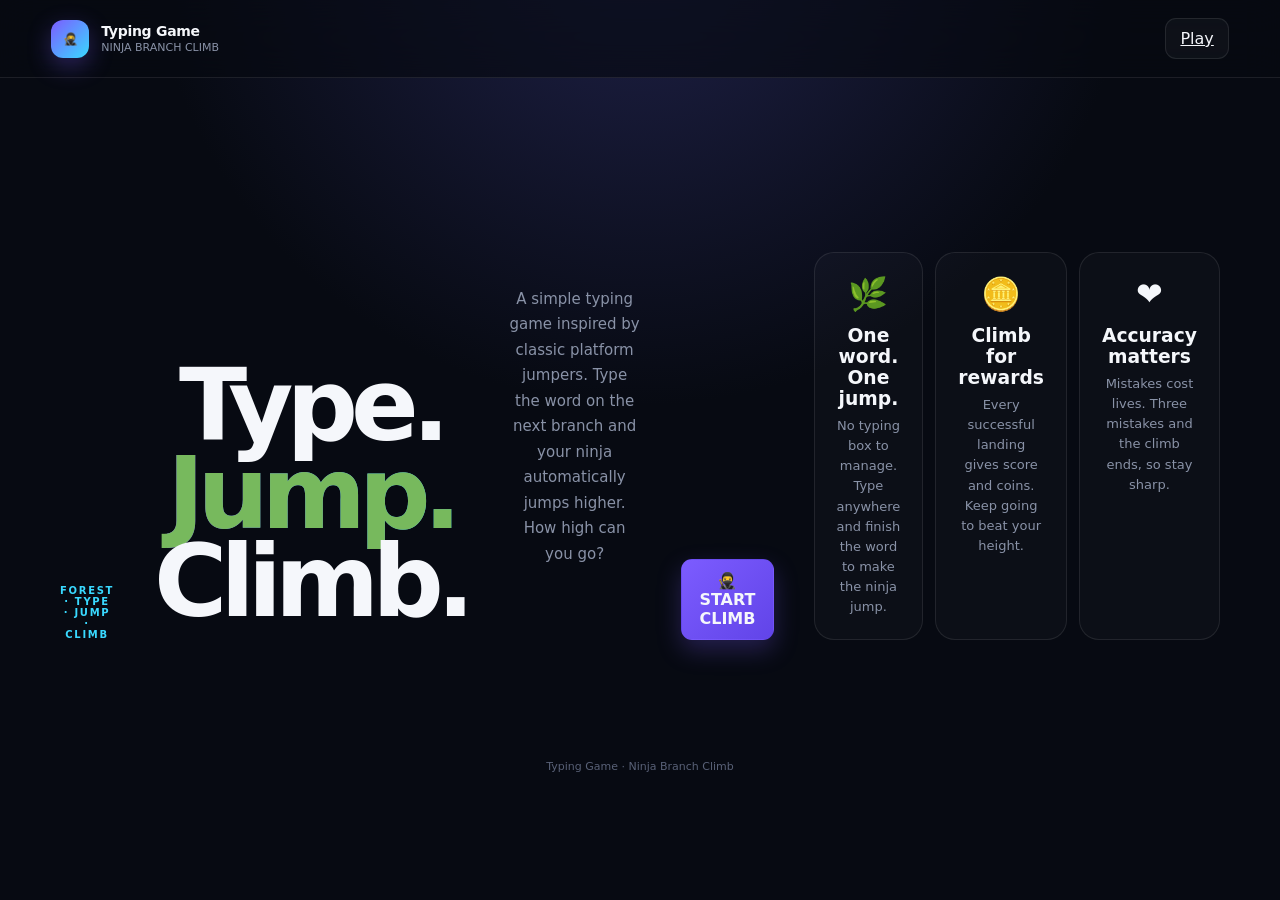
==== commit dc066bf4: "Make Ninja Branch Climb the main game" ====
--- a/index.html
+++ b/index.html
@@ -1 +1 @@
-<!doctype html><html lang="en"><head><meta charset="utf-8"><meta name="viewport" content="width=device-width,initial-scale=1"><meta name="theme-color" content="#6c63ff"><meta name="description" content="Typing Game — Word Pop, a simple colorful arcade typing game."><title>Typing Game — Word Pop</title><link rel="stylesheet" href="styles.css"><style>.home-hero{padding:70px 0 38px;text-align:center}.home-hero h1{font-size:clamp(52px,10vw,112px);letter-spacing:-.075em;line-height:.9;margin:18px 0 16px}.home-hero h1 span{color:#6c63ff}.home-hero p{max-width:700px;margin:0 auto;color:var(--muted);line-height:1.7}.home-actions{display:flex;justify-content:center;gap:10px;flex-wrap:wrap;margin-top:28px}.home-actions a{display:inline-flex;align-items:center;gap:8px;text-decoration:none}.mode-grid{display:grid;grid-template-columns:repeat(3,1fr);gap:12px;margin-top:42px}.mode-card{padding:20px;border:1px solid var(--line);border-radius:18px;background:rgba(255,255,255,.025);transition:transform .2s,border-color .2s}.mode-card:hover{transform:translateY(-3px);border-color:rgba(108,99,255,.35)}.mode-card .icon{font-size:27px}.mode-card h3{margin:12px 0 7px}.mode-card p{margin:0;color:var(--muted);font-size:13px;line-height:1.55}.feature-grid{margin-top:18px}@media(max-width:700px){.mode-grid{grid-template-columns:1fr 1fr}}@media(max-width:520px){.mode-grid{grid-template-columns:1fr}.home-hero{padding-top:44px}}</style></head><body><header class="topbar"><a class="brand" href="index.html"><span class="brand-mark">TG</span><span><strong>Typing Game</strong><small>WORD POP</small></span></a><div class="top-actions"><a class="ghost-btn" href="play.html">Play</a></div></header><main class="shell"><section class="home-hero"><span class="eyebrow">SIMPLE · COLORFUL · ADDICTIVE</span><h1>Type.<br><span>Pop.</span><br>Again.</h1><p>Words float across the playground. Type anywhere and pop them automatically. No typing box, no complicated controls — just start playing.</p><div class="home-actions"><a class="primary-btn" href="play.html">🎈 PLAY WORD POP</a><a class="secondary-btn" href="#modes">How it works</a></div><div class="mode-grid" id="modes"><article class="mode-card"><div class="icon">🎈</div><h3>Pop Words</h3><p>Type a word and the matching bubble pops instantly with a satisfying burst.</p></article><article class="mode-card"><div class="icon">🔥</div><h3>Build Combos</h3><p>Keep popping without mistakes to push your multiplier and score higher.</p></article><article class="mode-card"><div class="icon">🏆</div><h3>Beat Your Best</h3><p>Every run saves your personal high score so there is always one more run.</p></article></div></section><section class="feature-grid"><article class="feature-card accent-a"><span class="feature-icon">⚡</span><h3>Instant gameplay</h3><p>Click Play and you are in. The game never makes you hunt for an input field.</p></article><article class="feature-card accent-b"><span class="feature-icon">🖱️</span><h3>Simple controls</h3><p>Type anywhere, use the mouse for pause, and keep your attention on the game.</p></article><article class="feature-card accent-c"><span class="feature-icon">📱</span><h3>Desktop + mobile</h3><p>Responsive layout with a hidden typing capture so the same game loop works on phones.</p></article></section></main><footer class="site-footer">Typing Game · Word Pop · Type anywhere</footer><script>if('serviceWorker'in navigator){navigator.serviceWorker.register('./sw.js').catch(()=>{})}</script></body></html>+<!doctype html><html lang="en"><head><meta charset="utf-8"><meta name="viewport" content="width=device-width,initial-scale=1"><meta name="theme-color" content="#87c86b"><meta name="description" content="Ninja Branch Climb — a simple forest typing game."><title>Typing Game — Ninja Branch Climb</title><link rel="stylesheet" href="styles.css"><style>.hero{padding:64px 0 38px;text-align:center}.hero h1{font-size:clamp(48px,9vw,100px);line-height:.88;letter-spacing:-.07em;margin:14px 0}.hero h1 span{color:#77b95d}.hero p{max-width:650px;margin:auto;color:var(--muted);line-height:1.7}.actions{display:flex;justify-content:center;gap:10px;flex-wrap:wrap;margin-top:25px}.actions a{text-decoration:none;display:inline-flex;align-items:center;gap:8px}.cards{display:grid;grid-template-columns:repeat(3,1fr);gap:12px;margin-top:38px}.card{padding:22px;border:1px solid var(--line);border-radius:20px;background:rgba(255,255,255,.025)}.card .emoji{font-size:32px}.card h3{margin:12px 0 7px}.card p{margin:0;color:var(--muted);font-size:13px;line-height:1.55}@media(max-width:700px){.cards{grid-template-columns:1fr}.hero{padding-top:42px}}</style></head><body><header class="topbar"><a class="brand" href="index.html"><span class="brand-mark">🥷</span><span><strong>Typing Game</strong><small>NINJA BRANCH CLIMB</small></span></a><div class="top-actions"><a class="ghost-btn" href="ninja.html">Play</a></div></header><main class="shell"><section class="hero"><span class="eyebrow">FOREST · TYPE · JUMP · CLIMB</span><h1>Type.<br><span>Jump.</span><br>Climb.</h1><p>A simple typing game inspired by classic platform jumpers. Type the word on the next branch and your ninja automatically jumps higher. How high can you go?</p><div class="actions"><a class="primary-btn" href="ninja.html">🥷 START CLIMB</a></div><div class="cards"><article class="card"><div class="emoji">🌿</div><h3>One word. One jump.</h3><p>No typing box to manage. Type anywhere and finish the word to make the ninja jump.</p></article><article class="card"><div class="emoji">🪙</div><h3>Climb for rewards</h3><p>Every successful landing gives score and coins. Keep going to beat your height.</p></article><article class="card"><div class="emoji">❤️</div><h3>Accuracy matters</h3><p>Mistakes cost lives. Three mistakes and the climb ends, so stay sharp.</p></article></div></section></main><footer class="site-footer">Typing Game · Ninja Branch Climb</footer><script>if('serviceWorker'in navigator){navigator.serviceWorker.register('./sw.js').catch(()=>{})}</script></body></html>
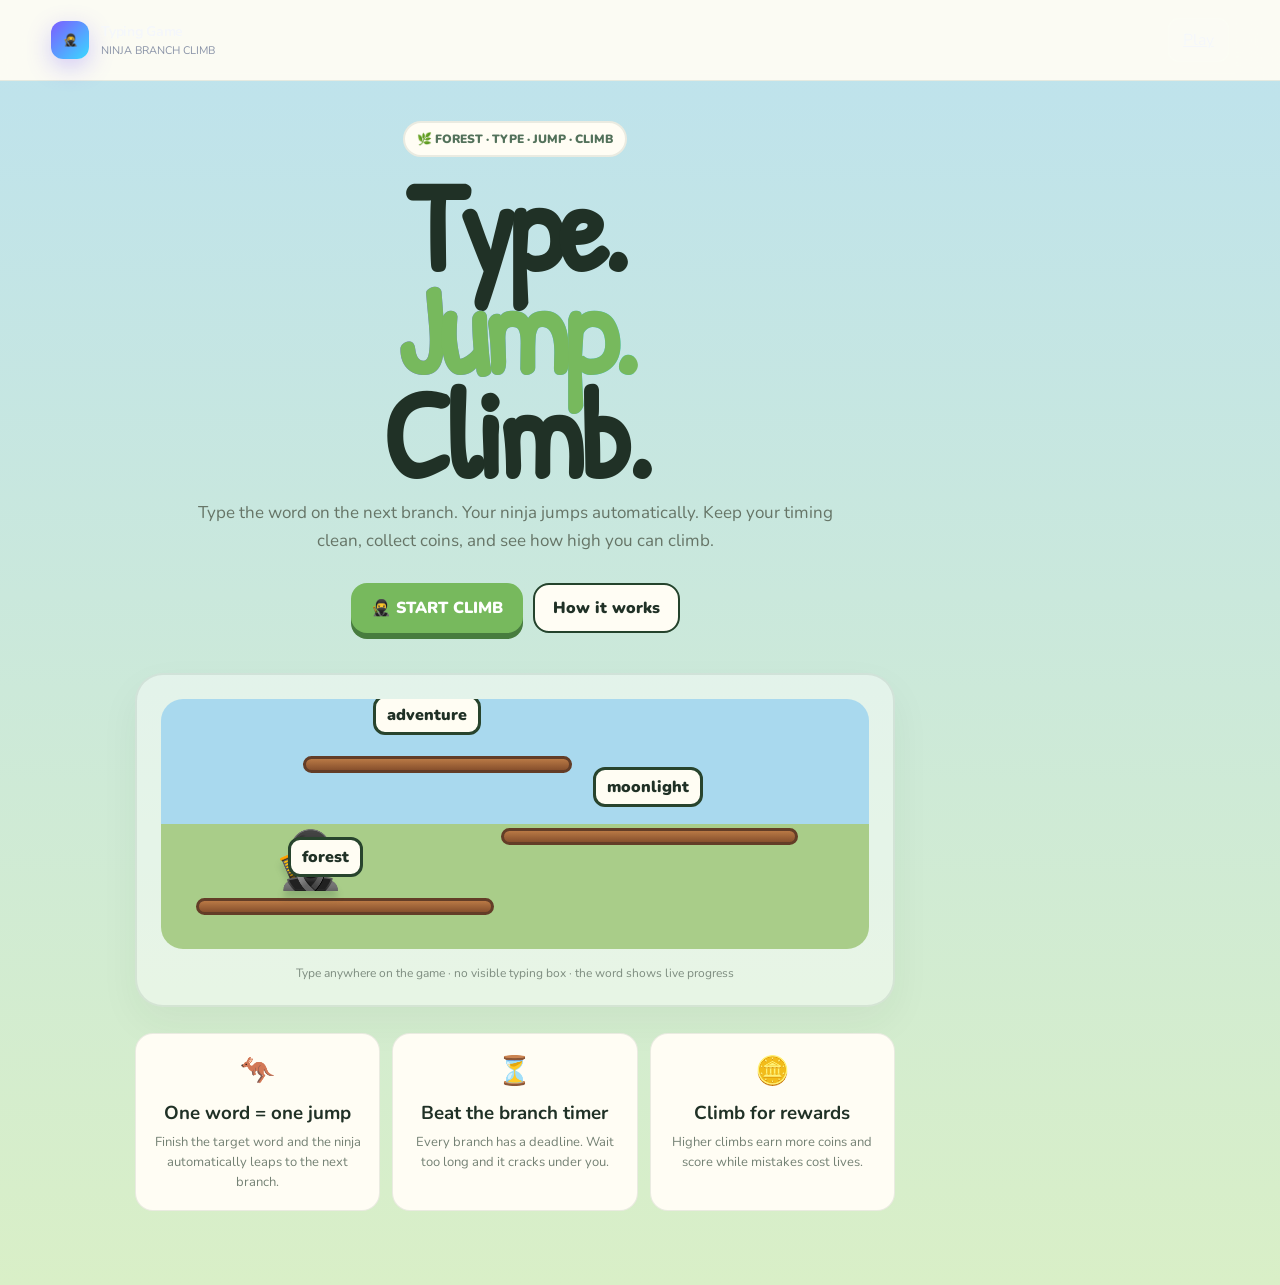
==== commit bd6688ff: "Polish Ninja Branch Climb landing page" ====
--- a/index.html
+++ b/index.html
@@ -1 +1 @@
-<!doctype html><html lang="en"><head><meta charset="utf-8"><meta name="viewport" content="width=device-width,initial-scale=1"><meta name="theme-color" content="#87c86b"><meta name="description" content="Ninja Branch Climb — a simple forest typing game."><title>Typing Game — Ninja Branch Climb</title><link rel="stylesheet" href="styles.css"><style>.hero{padding:64px 0 38px;text-align:center}.hero h1{font-size:clamp(48px,9vw,100px);line-height:.88;letter-spacing:-.07em;margin:14px 0}.hero h1 span{color:#77b95d}.hero p{max-width:650px;margin:auto;color:var(--muted);line-height:1.7}.actions{display:flex;justify-content:center;gap:10px;flex-wrap:wrap;margin-top:25px}.actions a{text-decoration:none;display:inline-flex;align-items:center;gap:8px}.cards{display:grid;grid-template-columns:repeat(3,1fr);gap:12px;margin-top:38px}.card{padding:22px;border:1px solid var(--line);border-radius:20px;background:rgba(255,255,255,.025)}.card .emoji{font-size:32px}.card h3{margin:12px 0 7px}.card p{margin:0;color:var(--muted);font-size:13px;line-height:1.55}@media(max-width:700px){.cards{grid-template-columns:1fr}.hero{padding-top:42px}}</style></head><body><header class="topbar"><a class="brand" href="index.html"><span class="brand-mark">🥷</span><span><strong>Typing Game</strong><small>NINJA BRANCH CLIMB</small></span></a><div class="top-actions"><a class="ghost-btn" href="ninja.html">Play</a></div></header><main class="shell"><section class="hero"><span class="eyebrow">FOREST · TYPE · JUMP · CLIMB</span><h1>Type.<br><span>Jump.</span><br>Climb.</h1><p>A simple typing game inspired by classic platform jumpers. Type the word on the next branch and your ninja automatically jumps higher. How high can you go?</p><div class="actions"><a class="primary-btn" href="ninja.html">🥷 START CLIMB</a></div><div class="cards"><article class="card"><div class="emoji">🌿</div><h3>One word. One jump.</h3><p>No typing box to manage. Type anywhere and finish the word to make the ninja jump.</p></article><article class="card"><div class="emoji">🪙</div><h3>Climb for rewards</h3><p>Every successful landing gives score and coins. Keep going to beat your height.</p></article><article class="card"><div class="emoji">❤️</div><h3>Accuracy matters</h3><p>Mistakes cost lives. Three mistakes and the climb ends, so stay sharp.</p></article></div></section></main><footer class="site-footer">Typing Game · Ninja Branch Climb</footer><script>if('serviceWorker'in navigator){navigator.serviceWorker.register('./sw.js').catch(()=>{})}</script></body></html>+<!doctype html><html lang="en"><head><meta charset="utf-8"><meta name="viewport" content="width=device-width,initial-scale=1,viewport-fit=cover"><meta name="theme-color" content="#87c86b"><meta name="description" content="Ninja Branch Climb — simple, playful forest typing game."><title>Ninja Branch Climb — Typing Game</title><link rel="stylesheet" href="styles.css"><style>:root{--ink:#203126;--green:#77b95d;--cream:#fffaf0}*{box-sizing:border-box}body{margin:0;background:linear-gradient(#bde2ee,#d9efc7);color:var(--ink);font-family:Nunito,system-ui,sans-serif}.topbar{background:#fffdf4ee;border-bottom:1px solid #24432c18}.shell{max-width:1050px;margin:auto;padding:0 20px}.hero{min-height:calc(100vh - 72px);display:grid;place-items:center;text-align:center;padding:40px 0}.hero-inner{max-width:760px}.forest-badge{display:inline-flex;align-items:center;gap:8px;padding:8px 12px;border-radius:999px;background:#fffdf4;border:2px solid #24432c18;color:#52715a;font-weight:900;font-size:12px}.hero h1{font-family:'Patrick Hand',cursive;font-size:clamp(62px,11vw,126px);line-height:.82;letter-spacing:-.04em;margin:18px 0 14px}.hero h1 span{color:var(--green)}.hero p{max-width:650px;margin:auto;color:#667567;font-size:17px;line-height:1.65}.actions{display:flex;justify-content:center;gap:10px;flex-wrap:wrap;margin-top:28px}.actions a{text-decoration:none;display:inline-flex;align-items:center;justify-content:center;gap:8px}.primary{background:var(--green);color:#fff;border-radius:16px;padding:14px 20px;font-weight:900;box-shadow:0 6px 0 #477c3e}.secondary{background:#fffdf4;color:var(--ink);border:2px solid #24432c;border-radius:16px;padding:12px 18px;font-weight:900}.preview{margin:40px auto 0;max-width:800px;padding:24px;border-radius:28px;background:#ffffff75;border:2px solid #24432c18;box-shadow:0 16px 40px #24432c0d}.branches{position:relative;height:250px;overflow:hidden;border-radius:22px;background:linear-gradient(#a9d9ee 0 50%,#a9cd89 50% 100%)}.branch{position:absolute;height:17px;background:linear-gradient(#b97945,#87502d);border:3px solid #633d27;border-radius:99px}.b1{left:5%;width:42%;bottom:34px}.b2{left:48%;width:42%;bottom:104px}.b3{left:20%;width:38%;bottom:176px}.ninja{position:absolute;left:16%;bottom:50px;font-size:56px;filter:drop-shadow(0 7px 3px #29462b33)}.word{position:absolute;background:#fffdf3;border:3px solid #28442d;border-radius:12px;padding:6px 11px;font-weight:900}.w1{left:18%;bottom:72px}.w2{left:61%;bottom:142px}.w3{left:30%;bottom:214px}.tip{margin-top:16px;color:#7d8c7f;font-size:12px}.cards{display:grid;grid-template-columns:repeat(3,1fr);gap:12px;margin-top:26px}.card{padding:18px;background:#fffdf4;border:1px solid #24432c18;border-radius:18px}.card .emoji{font-size:28px}.card h3{margin:10px 0 6px}.card p{margin:0;color:#748174;font-size:13px;line-height:1.55}@media(max-width:700px){.cards{grid-template-columns:1fr}.hero{min-height:calc(100vh - 58px);padding-top:34px}.hero p{font-size:15px}.preview{margin-top:28px;padding:14px}.branches{height:210px}.ninja{font-size:46px}.word{font-size:13px}.hero h1{font-size:74px}}</style><link href="https://fonts.googleapis.com/css2?family=Nunito:wght@600;700;800;900&family=Patrick+Hand&display=swap" rel="stylesheet"></head><body><header class="topbar"><a class="brand" href="index.html"><span class="brand-mark">🥷</span><span><strong>Typing Game</strong><small>NINJA BRANCH CLIMB</small></span></a><div class="top-actions"><a class="ghost-btn" href="ninja.html">Play</a></div></header><main class="shell"><section class="hero"><div class="hero-inner"><span class="forest-badge">🌿 FOREST · TYPE · JUMP · CLIMB</span><h1>Type.<br><span>Jump.</span><br>Climb.</h1><p>Type the word on the next branch. Your ninja jumps automatically. Keep your timing clean, collect coins, and see how high you can climb.</p><div class="actions"><a class="primary" href="ninja.html">🥷 START CLIMB</a><a class="secondary" href="ninja.html">How it works</a></div><div class="preview"><div class="branches"><div class="branch b1"></div><div class="branch b2"></div><div class="branch b3"></div><div class="ninja">🥷</div><div class="word w1">forest</div><div class="word w2">moonlight</div><div class="word w3">adventure</div></div><div class="tip">Type anywhere on the game · no visible typing box · the word shows live progress</div></div><div class="cards"><article class="card"><div class="emoji">🦘</div><h3>One word = one jump</h3><p>Finish the target word and the ninja automatically leaps to the next branch.</p></article><article class="card"><div class="emoji">⏳</div><h3>Beat the branch timer</h3><p>Every branch has a deadline. Wait too long and it cracks under you.</p></article><article class="card"><div class="emoji">🪙</div><h3>Climb for rewards</h3><p>Higher climbs earn more coins and score while mistakes cost lives.</p></article></div></div></section></main><script>if('serviceWorker'in navigator){navigator.serviceWorker.register('./sw.js').catch(()=>{})}</script></body></html>
